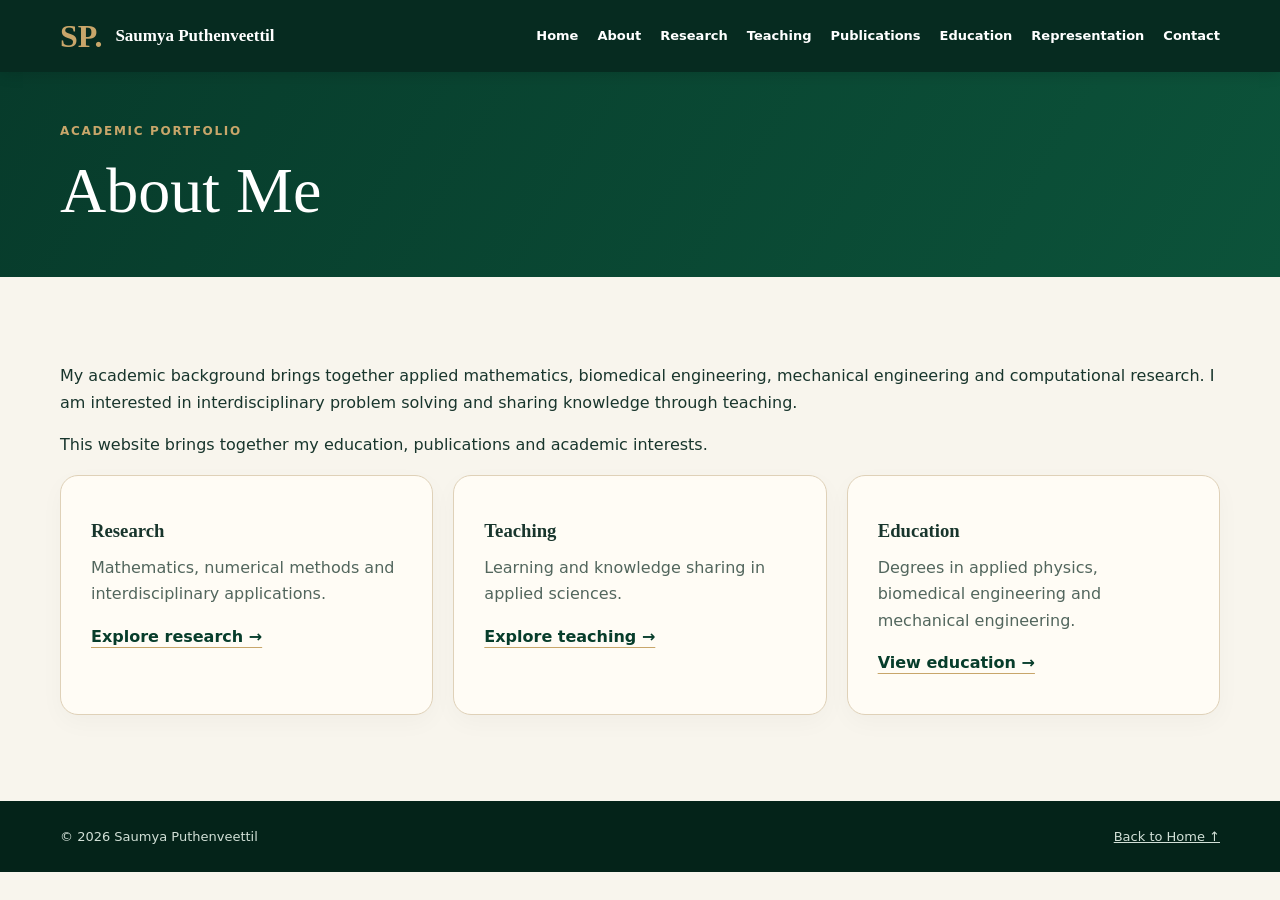
==== about.html @ 1bb444aa "Add About Me portfolio page" ====
<!doctype html><html lang="en"><head><meta charset="utf-8"><meta name="viewport" content="width=device-width,initial-scale=1"><meta name="description" content="About Saumya Puthenveettil — Saumya Puthenveettil academic portfolio"><title>About Saumya Puthenveettil | Saumya Puthenveettil</title><link rel="stylesheet" href="styles.css"></head><body><a class="skip" href="#main">Skip to content</a><header class="topbar"><div class="wrap nav"><a class="brand" href="index.html"><span class="monogram">SP.</span><span>Saumya Puthenveettil</span></a><button class="menu" aria-label="Toggle navigation" aria-expanded="false">☰</button><nav id="navigation" aria-label="Main navigation"><a href="index.html">Home</a><a href="about.html">About</a><a href="research.html">Research</a><a href="teaching.html">Teaching</a><a href="publications.html">Publications</a><a href="education.html">Education</a><a href="representation.html">Representation</a><a href="contact.html">Contact</a></nav></div></header><main id="main"><section class="research-banner"><div class="wrap"><div><p class="eyebrow">ACADEMIC PORTFOLIO</p><h1 style="font:clamp(2.5rem,5vw,4rem)/1.15 Georgia,serif;margin:0">About Me</h1></div></div></section><section class="section"><div class="wrap"><p>My academic background brings together applied mathematics, biomedical engineering, mechanical engineering and computational research. I am interested in interdisciplinary problem solving and sharing knowledge through teaching.</p><p>This website brings together my education, publications and academic interests.</p><div class="cards"><article class="card"><h3>Research</h3><p>Mathematics, numerical methods and interdisciplinary applications.</p><a class="text-link" href="research.html">Explore research →</a></article><article class="card"><h3>Teaching</h3><p>Learning and knowledge sharing in applied sciences.</p><a class="text-link" href="teaching.html">Explore teaching →</a></article><article class="card"><h3>Education</h3><p>Degrees in applied physics, biomedical engineering and mechanical engineering.</p><a class="text-link" href="education.html">View education →</a></article></div></div></section></main><footer><div class="wrap"><span>© <span id="year"></span> Saumya Puthenveettil</span><a href="index.html">Back to Home ↑</a></div></footer><script src="script.js"></script></body></html>
---- styles.css ----
:root{--green:#073d2b;--deep:#062b20;--gold:#c8a66a;--cream:#f8f5ed;--ink:#18352c;--muted:#52665d}*{box-sizing:border-box}html{scroll-behavior:smooth;scroll-padding-top:78px}body{margin:0;background:var(--cream);color:var(--ink);font:16px/1.65 system-ui,-apple-system,"Segoe UI",sans-serif}h1,h2,h3,.brand{font-family:Georgia,"Times New Roman",serif}h1,h2,h3,p{margin-top:0}h2{font-size:clamp(2rem,4vw,3.2rem);line-height:1.16}h3{line-height:1.35}a{color:inherit}.wrap{width:min(1160px,calc(100% - 40px));margin:auto}.skip{position:absolute;top:-80px;left:10px;background:white;padding:12px;z-index:99}.skip:focus{top:10px}.topbar{position:sticky;top:0;background:var(--deep);color:white;z-index:20;box-shadow:0 2px 14px #0002}.nav{min-height:72px;display:flex;align-items:center;justify-content:space-between;gap:24px}.brand{text-decoration:none;display:flex;align-items:center;gap:13px;font-size:17px;font-weight:bold;white-space:nowrap}.monogram{font-size:32px;color:var(--gold)}nav{display:flex;gap:19px;align-items:center}nav a{text-decoration:none;font-size:13px;font-weight:600;white-space:nowrap}nav a:hover,nav a:focus-visible{color:var(--gold)}.menu{display:none;background:none;border:1px solid #ffffff55;color:white;border-radius:6px;padding:7px 11px;font-size:23px}.hero{background:linear-gradient(115deg,#fffaf0 0%,#f9f3e7 58%,#e8d8b8 100%);overflow:hidden}.hero-grid{min-height:540px;display:grid;grid-template-columns:1.15fr 0.85fr;align-items:center;gap:30px}.hero-copy{padding:70px 0}.eyebrow{letter-spacing:.14em;font-size:12px;font-weight:750;color:var(--gold)}.eyebrow.green{color:#52745b}.hero h1{font-size:clamp(3.4rem,6vw,6.2rem);line-height:1.02;letter-spacing:-.045em;color:var(--deep);margin:14px 0 22px}.gold{color:var(--gold)}.rule{height:3px;width:90px;background:var(--gold);margin-bottom:24px}.lead{font-family:Georgia,serif;font-size:clamp(1.25rem,2vw,1.55rem);line-height:1.55;max-width:560px}.actions{display:flex;gap:14px;flex-wrap:wrap;margin-top:30px}.btn{display:inline-flex;align-items:center;justify-content:center;gap:12px;padding:13px 22px;border-radius:7px;font-weight:700;font-size:14px;text-decoration:none;transition:transform .2s,background .2s}.btn:hover{transform:translateY(-2px)}.primary{background:var(--green);color:white}.outline{border:1.5px solid var(--green);color:var(--green)}.hero-art{position:relative;min-height:420px;display:flex;flex-direction:column;justify-content:center;align-items:center;isolation:isolate}.halo{position:absolute;inset:4% -15% -8% 8%;background:radial-gradient(circle at 50% 45%,#c8a66a99,transparent 55%),linear-gradient(140deg,#0b4c36,#062b20);border-radius:48% 0 0 48%;z-index:-1;transform:rotate(-8deg)}.globe{font-size:105px;color:#e7c98c;line-height:1;margin-bottom:15px;text-shadow:0 7px 16px #0004}.book{width:min(320px,86%);height:48px;background:#123c2f;border-radius:5px 10px 10px 5px;color:#e6c991;border-left:9px solid #bc9d60;box-shadow:7px 8px 10px #0004;display:flex;align-items:center;justify-content:center;font-family:Georgia,serif;letter-spacing:.08em;font-size:13px;margin-top:5px}.b2{background:#5b422b;transform:translateX(10px)}.b3{background:#1a503c;transform:translateX(-7px)}.b4{background:#483927;transform:translateX(4px)}.leaf{position:absolute;color:#d8b66e;font-size:75px}.leaf1{top:30px;left:8%}.leaf2{bottom:10px;right:0}.highlights{background:#f0e8d9;border-block:1px solid #e5d7bc}.highlights-grid{display:grid;grid-template-columns:repeat(4,1fr);padding:26px 0}.highlights-grid>div{display:grid;grid-template-columns:38px 1fr;column-gap:12px;padding:0 20px;border-right:1px solid #d6c6a7}.highlights-grid>div:first-child{padding-left:0}.highlights-grid>div:last-child{border:0}.symbol{grid-row:span 2;color:var(--green);font-size:31px}.highlights strong{font-family:Georgia,serif;line-height:1.3}.highlights small{font-size:12px;color:var(--muted);line-height:1.4}.section{padding:86px 0}.about-grid{display:grid;grid-template-columns:340px 1fr;gap:70px;align-items:center}.portrait-placeholder{height:350px;background:linear-gradient(135deg,#d3ddca,#acc1a6);border-radius:30px;display:flex;flex-direction:column;align-items:center;justify-content:center;border:7px solid white;box-shadow:0 15px 40px #123b2720}.portrait-placeholder span{font:110px Georgia,serif;color:#275741}.portrait-placeholder small{color:#365846}.about p{max-width:720px}.text-link{color:var(--green);font-weight:700;text-decoration-color:var(--gold);text-underline-offset:5px}.research-banner{background:linear-gradient(120deg,#073b2b,#0c533a);color:white;padding:50px 0}.research-banner .wrap{display:flex;justify-content:space-between;align-items:center;gap:40px}.research-banner h2{margin-bottom:10px}.research-banner p:last-child{margin-bottom:0;max-width:660px}.gold-outline{color:#f4d99e;border:1px solid var(--gold);white-space:nowrap}.section-heading{margin-bottom:36px}.pub-list{display:grid;gap:12px}.pub-list article{display:grid;grid-template-columns:85px 1fr;gap:20px;background:#fffdf8;border:1px solid #e7decd;border-radius:12px;padding:23px 26px}.pub-list article>span{color:#937341;font-weight:800}.pub-list h3{font-size:18px;margin:0 0 8px}.pub-list p{color:var(--muted);font-size:14px;margin:0}.note{font-size:13px;color:#6e736b;margin-top:20px}.tinted{background:#f0eadf}.cards{display:grid;grid-template-columns:repeat(3,1fr);gap:20px}.card{background:#fffcf5;border:1px solid #dfd1b8;border-radius:18px;padding:30px;min-height:240px;box-shadow:0 8px 24px #00000008}.card-icon{font-size:34px;color:#b58b49}.card h3{margin:12px 0}.card p{color:var(--muted)}.card strong,.card small{display:block}.card small{margin-top:5px;color:var(--muted)}.two-col{display:grid;grid-template-columns:1.3fr .7fr;gap:60px;align-items:center}.feature-mark{font:190px Georgia,serif;text-align:center;color:#bba06d}.flag-accent{display:flex;flex-direction:column;overflow:hidden;border-radius:18px;box-shadow:0 10px 30px #0001;transform:rotate(-3deg)}.flag-accent i{height:58px;background:#ff9933}.flag-accent i:nth-child(2){background:white}.flag-accent i:nth-child(3){background:#138808}.contact{background:var(--deep);color:white;text-align:center;padding:80px 0}.contact h2{margin-bottom:14px}.contact p{margin-bottom:26px}.light{background:#f5e7c9;color:var(--deep)}footer{background:#042319;color:#d2e0d7;font-size:13px;padding:25px 0}footer .wrap{display:flex;justify-content:space-between;gap:20px}@media(max-width:1050px){nav{gap:10px}nav a{font-size:11px}.brand{font-size:14px}}@media(max-width:800px){.menu{display:block}nav{display:none;position:absolute;top:72px;left:0;right:0;background:var(--deep);padding:20px;flex-direction:column;align-items:stretch;gap:0;box-shadow:0 15px 25px #0002}nav.open{display:flex}nav a{padding:10px;font-size:15px}.hero-grid{grid-template-columns:1fr;gap:0}.hero-copy{padding:62px 0 20px}.hero-art{min-height:310px}.halo{inset:0 4% -15%}.globe{font-size:65px}.book{height:38px}.highlights-grid{grid-template-columns:repeat(2,1fr);gap:20px}.highlights-grid>div{padding:0;border:0}.about-grid{grid-template-columns:1fr;gap:30px}.portrait-placeholder{max-width:330px;width:100%;height:290px}.cards{grid-template-columns:1fr}.two-col{grid-template-columns:1fr;gap:20px}.feature-mark{font-size:110px}.flag-accent{max-width:320px}.research-banner .wrap{align-items:flex-start;flex-direction:column;gap:24px}.section{padding:60px 0}}@media(max-width:480px){.wrap{width:min(100% - 30px,1160px)}.brand{font-size:12px;gap:7px}.monogram{font-size:27px}.hero h1{font-size:clamp(2.75rem,12vw,4.2rem)}.hero-copy{padding-top:45px}.actions{flex-direction:column;align-items:stretch}.btn{width:100%}.highlights-grid{gap:24px 10px}.highlights-grid>div{grid-template-columns:28px 1fr;gap:5px}.symbol{font-size:24px}.highlights strong{font-size:14px}.highlights small{font-size:11px}.pub-list article{grid-template-columns:1fr;gap:5px;padding:18px}.section{padding:48px 0}footer .wrap{flex-direction:column;text-align:center}}@media(prefers-reduced-motion:reduce){html{scroll-behavior:auto}.btn{transition:none}}
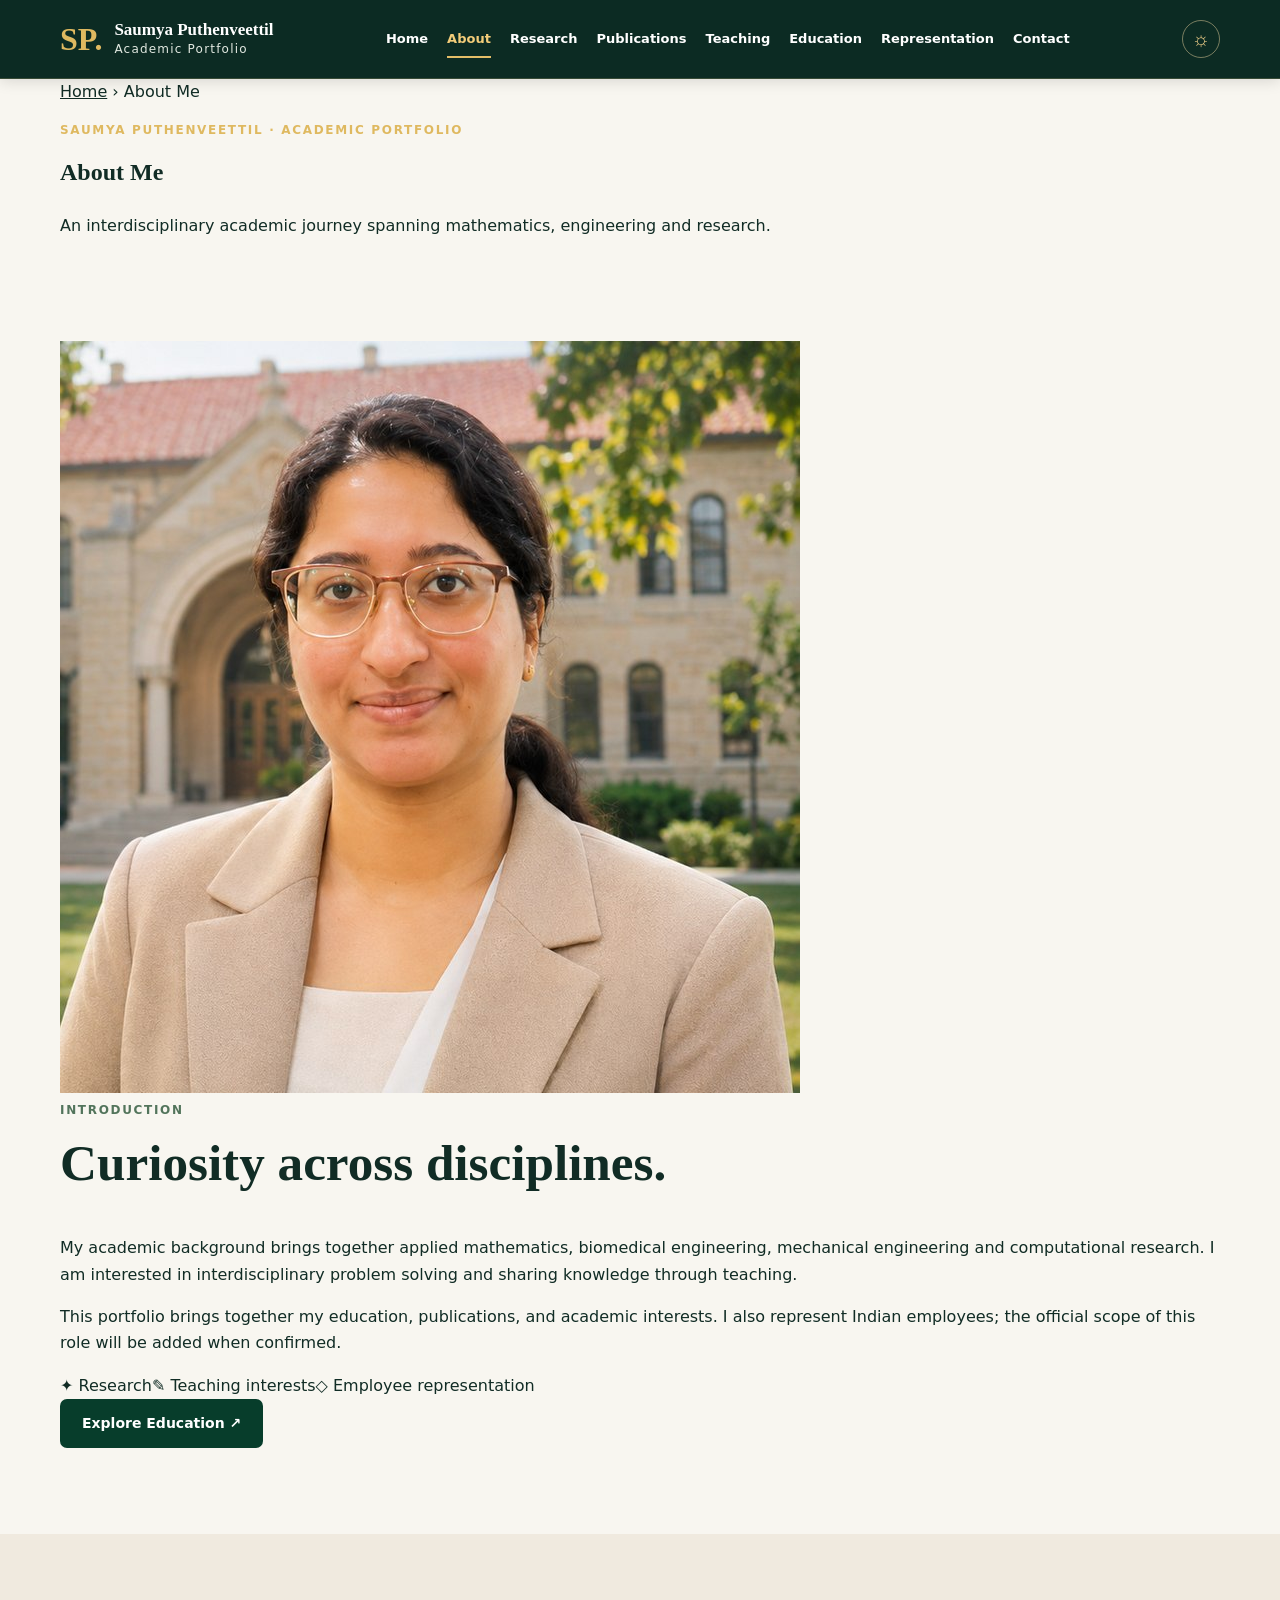
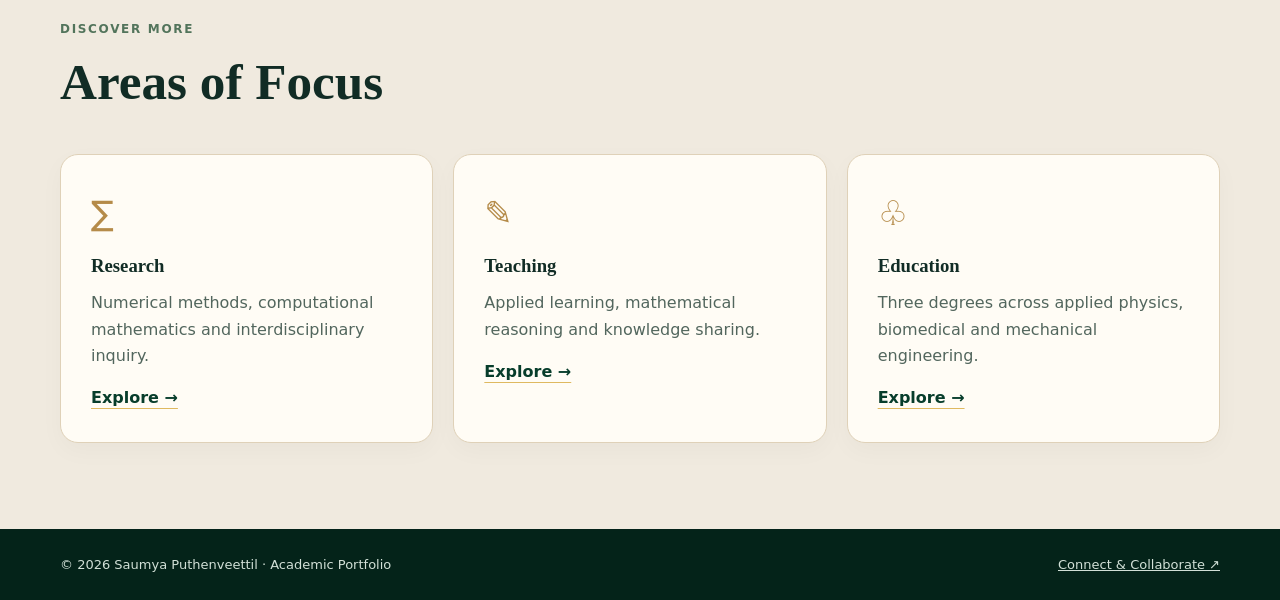
==== commit aae38ccd: "Apply unified premium design to about.html" ====
--- a/about.html
+++ b/about.html
@@ -1 +1 @@
-<!doctype html><html lang="en"><head><meta charset="utf-8"><meta name="viewport" content="width=device-width,initial-scale=1"><meta name="description" content="About Saumya Puthenveettil — Saumya Puthenveettil academic portfolio"><title>About Saumya Puthenveettil | Saumya Puthenveettil</title><link rel="stylesheet" href="styles.css"></head><body><a class="skip" href="#main">Skip to content</a><header class="topbar"><div class="wrap nav"><a class="brand" href="index.html"><span class="monogram">SP.</span><span>Saumya Puthenveettil</span></a><button class="menu" aria-label="Toggle navigation" aria-expanded="false">☰</button><nav id="navigation" aria-label="Main navigation"><a href="index.html">Home</a><a href="about.html">About</a><a href="research.html">Research</a><a href="teaching.html">Teaching</a><a href="publications.html">Publications</a><a href="education.html">Education</a><a href="representation.html">Representation</a><a href="contact.html">Contact</a></nav></div></header><main id="main"><section class="research-banner"><div class="wrap"><div><p class="eyebrow">ACADEMIC PORTFOLIO</p><h1 style="font:clamp(2.5rem,5vw,4rem)/1.15 Georgia,serif;margin:0">About Me</h1></div></div></section><section class="section"><div class="wrap"><p>My academic background brings together applied mathematics, biomedical engineering, mechanical engineering and computational research. I am interested in interdisciplinary problem solving and sharing knowledge through teaching.</p><p>This website brings together my education, publications and academic interests.</p><div class="cards"><article class="card"><h3>Research</h3><p>Mathematics, numerical methods and interdisciplinary applications.</p><a class="text-link" href="research.html">Explore research →</a></article><article class="card"><h3>Teaching</h3><p>Learning and knowledge sharing in applied sciences.</p><a class="text-link" href="teaching.html">Explore teaching →</a></article><article class="card"><h3>Education</h3><p>Degrees in applied physics, biomedical engineering and mechanical engineering.</p><a class="text-link" href="education.html">View education →</a></article></div></div></section></main><footer><div class="wrap"><span>© <span id="year"></span> Saumya Puthenveettil</span><a href="index.html">Back to Home ↑</a></div></footer><script src="script.js"></script></body></html>+<!doctype html><html lang="en"><head><meta charset="utf-8"><meta name="viewport" content="width=device-width,initial-scale=1"><meta name="description" content="An interdisciplinary academic journey spanning mathematics, engineering and research."><title>About Me | Saumya Puthenveettil</title><link rel="stylesheet" href="styles.css"></head><body><a class="skip" href="#main">Skip to content</a><header class="topbar"><div class="wrap nav"><a class="brand" href="index.html"><span class="monogram" aria-hidden="true">SP.</span><span class="brand-words">Saumya Puthenveettil<small>Academic Portfolio</small></span></a><nav id="navigation" aria-label="Main navigation"><a href="index.html">Home</a><a href="about.html">About</a><a href="research.html">Research</a><a href="publications.html">Publications</a><a href="teaching.html">Teaching</a><a href="education.html">Education</a><a href="representation.html">Representation</a><a href="contact.html">Contact</a></nav><button class="theme-toggle" type="button" aria-label="Toggle dark mode" aria-pressed="false" title="Toggle theme">☼</button><button class="menu" type="button" aria-controls="navigation" aria-label="Toggle navigation" aria-expanded="false">☰</button></div></header><main id="main"><section class="page-hero "><div class="wrap"><p class="breadcrumbs"><a href="index.html">Home</a> › About Me</p><p class="eyebrow">SAUMYA PUTHENVEETTIL · ACADEMIC PORTFOLIO</p><h1>About Me</h1><p>An interdisciplinary academic journey spanning mathematics, engineering and research.</p></div></section><section class="section"><div class="wrap about-page-grid"><div class="profile-frame"><img class="profile-photo" src="saumya-hero.jpg" alt="Saumya Puthenveettil, academic researcher" loading="lazy"></div><div><p class="eyebrow green">INTRODUCTION</p><h2>Curiosity across disciplines.</h2><p>My academic background brings together applied mathematics, biomedical engineering, mechanical engineering and computational research. I am interested in interdisciplinary problem solving and sharing knowledge through teaching.</p><p>This portfolio brings together my education, publications, and academic interests. I also represent Indian employees; the official scope of this role will be added when confirmed.</p><div class="about-badges"><span>✦ Research</span><span>✎ Teaching interests</span><span>◇ Employee representation</span></div><a class="btn primary" href="education.html">Explore Education ↗</a></div></div></section><section class="section tinted"><div class="wrap"><p class="eyebrow green">DISCOVER MORE</p><h2>Areas of Focus</h2><div class="cards"><article class="card premium-card"><span class="card-icon">∑</span><h3>Research</h3><p>Numerical methods, computational mathematics and interdisciplinary inquiry.</p><a class="text-link" href="research.html">Explore →</a></article><article class="card premium-card"><span class="card-icon">✎</span><h3>Teaching</h3><p>Applied learning, mathematical reasoning and knowledge sharing.</p><a class="text-link" href="teaching.html">Explore →</a></article><article class="card premium-card"><span class="card-icon">♧</span><h3>Education</h3><p>Three degrees across applied physics, biomedical and mechanical engineering.</p><a class="text-link" href="education.html">Explore →</a></article></div></div></section></main><footer><div class="wrap"><span>© <span id="year"></span> Saumya Puthenveettil · Academic Portfolio</span><a href="contact.html">Connect & Collaborate ↗</a></div></footer><script src="script.js" defer></script></body></html>
--- a/styles.css
+++ b/styles.css
@@ -1 +1,129 @@
-:root{--green:#073d2b;--deep:#062b20;--gold:#c8a66a;--cream:#f8f5ed;--ink:#18352c;--muted:#52665d}*{box-sizing:border-box}html{scroll-behavior:smooth;scroll-padding-top:78px}body{margin:0;background:var(--cream);color:var(--ink);font:16px/1.65 system-ui,-apple-system,"Segoe UI",sans-serif}h1,h2,h3,.brand{font-family:Georgia,"Times New Roman",serif}h1,h2,h3,p{margin-top:0}h2{font-size:clamp(2rem,4vw,3.2rem);line-height:1.16}h3{line-height:1.35}a{color:inherit}.wrap{width:min(1160px,calc(100% - 40px));margin:auto}.skip{position:absolute;top:-80px;left:10px;background:white;padding:12px;z-index:99}.skip:focus{top:10px}.topbar{position:sticky;top:0;background:var(--deep);color:white;z-index:20;box-shadow:0 2px 14px #0002}.nav{min-height:72px;display:flex;align-items:center;justify-content:space-between;gap:24px}.brand{text-decoration:none;display:flex;align-items:center;gap:13px;font-size:17px;font-weight:bold;white-space:nowrap}.monogram{font-size:32px;color:var(--gold)}nav{display:flex;gap:19px;align-items:center}nav a{text-decoration:none;font-size:13px;font-weight:600;white-space:nowrap}nav a:hover,nav a:focus-visible{color:var(--gold)}.menu{display:none;background:none;border:1px solid #ffffff55;color:white;border-radius:6px;padding:7px 11px;font-size:23px}.hero{background:linear-gradient(115deg,#fffaf0 0%,#f9f3e7 58%,#e8d8b8 100%);overflow:hidden}.hero-grid{min-height:540px;display:grid;grid-template-columns:1.15fr 0.85fr;align-items:center;gap:30px}.hero-copy{padding:70px 0}.eyebrow{letter-spacing:.14em;font-size:12px;font-weight:750;color:var(--gold)}.eyebrow.green{color:#52745b}.hero h1{font-size:clamp(3.4rem,6vw,6.2rem);line-height:1.02;letter-spacing:-.045em;color:var(--deep);margin:14px 0 22px}.gold{color:var(--gold)}.rule{height:3px;width:90px;background:var(--gold);margin-bottom:24px}.lead{font-family:Georgia,serif;font-size:clamp(1.25rem,2vw,1.55rem);line-height:1.55;max-width:560px}.actions{display:flex;gap:14px;flex-wrap:wrap;margin-top:30px}.btn{display:inline-flex;align-items:center;justify-content:center;gap:12px;padding:13px 22px;border-radius:7px;font-weight:700;font-size:14px;text-decoration:none;transition:transform .2s,background .2s}.btn:hover{transform:translateY(-2px)}.primary{background:var(--green);color:white}.outline{border:1.5px solid var(--green);color:var(--green)}.hero-art{position:relative;min-height:420px;display:flex;flex-direction:column;justify-content:center;align-items:center;isolation:isolate}.halo{position:absolute;inset:4% -15% -8% 8%;background:radial-gradient(circle at 50% 45%,#c8a66a99,transparent 55%),linear-gradient(140deg,#0b4c36,#062b20);border-radius:48% 0 0 48%;z-index:-1;transform:rotate(-8deg)}.globe{font-size:105px;color:#e7c98c;line-height:1;margin-bottom:15px;text-shadow:0 7px 16px #0004}.book{width:min(320px,86%);height:48px;background:#123c2f;border-radius:5px 10px 10px 5px;color:#e6c991;border-left:9px solid #bc9d60;box-shadow:7px 8px 10px #0004;display:flex;align-items:center;justify-content:center;font-family:Georgia,serif;letter-spacing:.08em;font-size:13px;margin-top:5px}.b2{background:#5b422b;transform:translateX(10px)}.b3{background:#1a503c;transform:translateX(-7px)}.b4{background:#483927;transform:translateX(4px)}.leaf{position:absolute;color:#d8b66e;font-size:75px}.leaf1{top:30px;left:8%}.leaf2{bottom:10px;right:0}.highlights{background:#f0e8d9;border-block:1px solid #e5d7bc}.highlights-grid{display:grid;grid-template-columns:repeat(4,1fr);padding:26px 0}.highlights-grid>div{display:grid;grid-template-columns:38px 1fr;column-gap:12px;padding:0 20px;border-right:1px solid #d6c6a7}.highlights-grid>div:first-child{padding-left:0}.highlights-grid>div:last-child{border:0}.symbol{grid-row:span 2;color:var(--green);font-size:31px}.highlights strong{font-family:Georgia,serif;line-height:1.3}.highlights small{font-size:12px;color:var(--muted);line-height:1.4}.section{padding:86px 0}.about-grid{display:grid;grid-template-columns:340px 1fr;gap:70px;align-items:center}.portrait-placeholder{height:350px;background:linear-gradient(135deg,#d3ddca,#acc1a6);border-radius:30px;display:flex;flex-direction:column;align-items:center;justify-content:center;border:7px solid white;box-shadow:0 15px 40px #123b2720}.portrait-placeholder span{font:110px Georgia,serif;color:#275741}.portrait-placeholder small{color:#365846}.about p{max-width:720px}.text-link{color:var(--green);font-weight:700;text-decoration-color:var(--gold);text-underline-offset:5px}.research-banner{background:linear-gradient(120deg,#073b2b,#0c533a);color:white;padding:50px 0}.research-banner .wrap{display:flex;justify-content:space-between;align-items:center;gap:40px}.research-banner h2{margin-bottom:10px}.research-banner p:last-child{margin-bottom:0;max-width:660px}.gold-outline{color:#f4d99e;border:1px solid var(--gold);white-space:nowrap}.section-heading{margin-bottom:36px}.pub-list{display:grid;gap:12px}.pub-list article{display:grid;grid-template-columns:85px 1fr;gap:20px;background:#fffdf8;border:1px solid #e7decd;border-radius:12px;padding:23px 26px}.pub-list article>span{color:#937341;font-weight:800}.pub-list h3{font-size:18px;margin:0 0 8px}.pub-list p{color:var(--muted);font-size:14px;margin:0}.note{font-size:13px;color:#6e736b;margin-top:20px}.tinted{background:#f0eadf}.cards{display:grid;grid-template-columns:repeat(3,1fr);gap:20px}.card{background:#fffcf5;border:1px solid #dfd1b8;border-radius:18px;padding:30px;min-height:240px;box-shadow:0 8px 24px #00000008}.card-icon{font-size:34px;color:#b58b49}.card h3{margin:12px 0}.card p{color:var(--muted)}.card strong,.card small{display:block}.card small{margin-top:5px;color:var(--muted)}.two-col{display:grid;grid-template-columns:1.3fr .7fr;gap:60px;align-items:center}.feature-mark{font:190px Georgia,serif;text-align:center;color:#bba06d}.flag-accent{display:flex;flex-direction:column;overflow:hidden;border-radius:18px;box-shadow:0 10px 30px #0001;transform:rotate(-3deg)}.flag-accent i{height:58px;background:#ff9933}.flag-accent i:nth-child(2){background:white}.flag-accent i:nth-child(3){background:#138808}.contact{background:var(--deep);color:white;text-align:center;padding:80px 0}.contact h2{margin-bottom:14px}.contact p{margin-bottom:26px}.light{background:#f5e7c9;color:var(--deep)}footer{background:#042319;color:#d2e0d7;font-size:13px;padding:25px 0}footer .wrap{display:flex;justify-content:space-between;gap:20px}@media(max-width:1050px){nav{gap:10px}nav a{font-size:11px}.brand{font-size:14px}}@media(max-width:800px){.menu{display:block}nav{display:none;position:absolute;top:72px;left:0;right:0;background:var(--deep);padding:20px;flex-direction:column;align-items:stretch;gap:0;box-shadow:0 15px 25px #0002}nav.open{display:flex}nav a{padding:10px;font-size:15px}.hero-grid{grid-template-columns:1fr;gap:0}.hero-copy{padding:62px 0 20px}.hero-art{min-height:310px}.halo{inset:0 4% -15%}.globe{font-size:65px}.book{height:38px}.highlights-grid{grid-template-columns:repeat(2,1fr);gap:20px}.highlights-grid>div{padding:0;border:0}.about-grid{grid-template-columns:1fr;gap:30px}.portrait-placeholder{max-width:330px;width:100%;height:290px}.cards{grid-template-columns:1fr}.two-col{grid-template-columns:1fr;gap:20px}.feature-mark{font-size:110px}.flag-accent{max-width:320px}.research-banner .wrap{align-items:flex-start;flex-direction:column;gap:24px}.section{padding:60px 0}}@media(max-width:480px){.wrap{width:min(100% - 30px,1160px)}.brand{font-size:12px;gap:7px}.monogram{font-size:27px}.hero h1{font-size:clamp(2.75rem,12vw,4.2rem)}.hero-copy{padding-top:45px}.actions{flex-direction:column;align-items:stretch}.btn{width:100%}.highlights-grid{gap:24px 10px}.highlights-grid>div{grid-template-columns:28px 1fr;gap:5px}.symbol{font-size:24px}.highlights strong{font-size:14px}.highlights small{font-size:11px}.pub-list article{grid-template-columns:1fr;gap:5px;padding:18px}.section{padding:48px 0}footer .wrap{flex-direction:column;text-align:center}}@media(prefers-reduced-motion:reduce){html{scroll-behavior:auto}.btn{transition:none}}+:root{--green:#073d2b;--deep:#062b20;--gold:#c8a66a;--cream:#f8f5ed;--ink:#18352c;--muted:#52665d}*{box-sizing:border-box}html{scroll-behavior:smooth;scroll-padding-top:78px}body{margin:0;background:var(--cream);color:var(--ink);font:16px/1.65 system-ui,-apple-system,"Segoe UI",sans-serif}h1,h2,h3,.brand{font-family:Georgia,"Times New Roman",serif}h1,h2,h3,p{margin-top:0}h2{font-size:clamp(2rem,4vw,3.2rem);line-height:1.16}h3{line-height:1.35}a{color:inherit}.wrap{width:min(1160px,calc(100% - 40px));margin:auto}.skip{position:absolute;top:-80px;left:10px;background:white;padding:12px;z-index:99}.skip:focus{top:10px}.topbar{position:sticky;top:0;background:var(--deep);color:white;z-index:20;box-shadow:0 2px 14px #0002}.nav{min-height:72px;display:flex;align-items:center;justify-content:space-between;gap:24px}.brand{text-decoration:none;display:flex;align-items:center;gap:13px;font-size:17px;font-weight:bold;white-space:nowrap}.monogram{font-size:32px;color:var(--gold)}nav{display:flex;gap:19px;align-items:center}nav a{text-decoration:none;font-size:13px;font-weight:600;white-space:nowrap}nav a:hover,nav a:focus-visible{color:var(--gold)}.menu{display:none;background:none;border:1px solid #ffffff55;color:white;border-radius:6px;padding:7px 11px;font-size:23px}.hero{background:linear-gradient(115deg,#fffaf0 0%,#f9f3e7 58%,#e8d8b8 100%);overflow:hidden}.hero-grid{min-height:540px;display:grid;grid-template-columns:1.15fr 0.85fr;align-items:center;gap:30px}.hero-copy{padding:70px 0}.eyebrow{letter-spacing:.14em;font-size:12px;font-weight:750;color:var(--gold)}.eyebrow.green{color:#52745b}.hero h1{font-size:clamp(3.4rem,6vw,6.2rem);line-height:1.02;letter-spacing:-.045em;color:var(--deep);margin:14px 0 22px}.gold{color:var(--gold)}.rule{height:3px;width:90px;background:var(--gold);margin-bottom:24px}.lead{font-family:Georgia,serif;font-size:clamp(1.25rem,2vw,1.55rem);line-height:1.55;max-width:560px}.actions{display:flex;gap:14px;flex-wrap:wrap;margin-top:30px}.btn{display:inline-flex;align-items:center;justify-content:center;gap:12px;padding:13px 22px;border-radius:7px;font-weight:700;font-size:14px;text-decoration:none;transition:transform .2s,background .2s}.btn:hover{transform:translateY(-2px)}.primary{background:var(--green);color:white}.outline{border:1.5px solid var(--green);color:var(--green)}.hero-art{position:relative;min-height:420px;display:flex;flex-direction:column;justify-content:center;align-items:center;isolation:isolate}.halo{position:absolute;inset:4% -15% -8% 8%;background:radial-gradient(circle at 50% 45%,#c8a66a99,transparent 55%),linear-gradient(140deg,#0b4c36,#062b20);border-radius:48% 0 0 48%;z-index:-1;transform:rotate(-8deg)}.globe{font-size:105px;color:#e7c98c;line-height:1;margin-bottom:15px;text-shadow:0 7px 16px #0004}.book{width:min(320px,86%);height:48px;background:#123c2f;border-radius:5px 10px 10px 5px;color:#e6c991;border-left:9px solid #bc9d60;box-shadow:7px 8px 10px #0004;display:flex;align-items:center;justify-content:center;font-family:Georgia,serif;letter-spacing:.08em;font-size:13px;margin-top:5px}.b2{background:#5b422b;transform:translateX(10px)}.b3{background:#1a503c;transform:translateX(-7px)}.b4{background:#483927;transform:translateX(4px)}.leaf{position:absolute;color:#d8b66e;font-size:75px}.leaf1{top:30px;left:8%}.leaf2{bottom:10px;right:0}.highlights{background:#f0e8d9;border-block:1px solid #e5d7bc}.highlights-grid{display:grid;grid-template-columns:repeat(4,1fr);padding:26px 0}.highlights-grid>div{display:grid;grid-template-columns:38px 1fr;column-gap:12px;padding:0 20px;border-right:1px solid #d6c6a7}.highlights-grid>div:first-child{padding-left:0}.highlights-grid>div:last-child{border:0}.symbol{grid-row:span 2;color:var(--green);font-size:31px}.highlights strong{font-family:Georgia,serif;line-height:1.3}.highlights small{font-size:12px;color:var(--muted);line-height:1.4}.section{padding:86px 0}.about-grid{display:grid;grid-template-columns:340px 1fr;gap:70px;align-items:center}.portrait-placeholder{height:350px;background:linear-gradient(135deg,#d3ddca,#acc1a6);border-radius:30px;display:flex;flex-direction:column;align-items:center;justify-content:center;border:7px solid white;box-shadow:0 15px 40px #123b2720}.portrait-placeholder span{font:110px Georgia,serif;color:#275741}.portrait-placeholder small{color:#365846}.about p{max-width:720px}.text-link{color:var(--green);font-weight:700;text-decoration-color:var(--gold);text-underline-offset:5px}.research-banner{background:linear-gradient(120deg,#073b2b,#0c533a);color:white;padding:50px 0}.research-banner .wrap{display:flex;justify-content:space-between;align-items:center;gap:40px}.research-banner h2{margin-bottom:10px}.research-banner p:last-child{margin-bottom:0;max-width:660px}.gold-outline{color:#f4d99e;border:1px solid var(--gold);white-space:nowrap}.section-heading{margin-bottom:36px}.pub-list{display:grid;gap:12px}.pub-list article{display:grid;grid-template-columns:85px 1fr;gap:20px;background:#fffdf8;border:1px solid #e7decd;border-radius:12px;padding:23px 26px}.pub-list article>span{color:#937341;font-weight:800}.pub-list h3{font-size:18px;margin:0 0 8px}.pub-list p{color:var(--muted);font-size:14px;margin:0}.note{font-size:13px;color:#6e736b;margin-top:20px}.tinted{background:#f0eadf}.cards{display:grid;grid-template-columns:repeat(3,1fr);gap:20px}.card{background:#fffcf5;border:1px solid #dfd1b8;border-radius:18px;padding:30px;min-height:240px;box-shadow:0 8px 24px #00000008}.card-icon{font-size:34px;color:#b58b49}.card h3{margin:12px 0}.card p{color:var(--muted)}.card strong,.card small{display:block}.card small{margin-top:5px;color:var(--muted)}.two-col{display:grid;grid-template-columns:1.3fr .7fr;gap:60px;align-items:center}.feature-mark{font:190px Georgia,serif;text-align:center;color:#bba06d}.flag-accent{display:flex;flex-direction:column;overflow:hidden;border-radius:18px;box-shadow:0 10px 30px #0001;transform:rotate(-3deg)}.flag-accent i{height:58px;background:#ff9933}.flag-accent i:nth-child(2){background:white}.flag-accent i:nth-child(3){background:#138808}.contact{background:var(--deep);color:white;text-align:center;padding:80px 0}.contact h2{margin-bottom:14px}.contact p{margin-bottom:26px}.light{background:#f5e7c9;color:var(--deep)}footer{background:#042319;color:#d2e0d7;font-size:13px;padding:25px 0}footer .wrap{display:flex;justify-content:space-between;gap:20px}@media(max-width:1050px){nav{gap:10px}nav a{font-size:11px}.brand{font-size:14px}}@media(max-width:800px){.menu{display:block}nav{display:none;position:absolute;top:72px;left:0;right:0;background:var(--deep);padding:20px;flex-direction:column;align-items:stretch;gap:0;box-shadow:0 15px 25px #0002}nav.open{display:flex}nav a{padding:10px;font-size:15px}.hero-grid{grid-template-columns:1fr;gap:0}.hero-copy{padding:62px 0 20px}.hero-art{min-height:310px}.halo{inset:0 4% -15%}.globe{font-size:65px}.book{height:38px}.highlights-grid{grid-template-columns:repeat(2,1fr);gap:20px}.highlights-grid>div{padding:0;border:0}.about-grid{grid-template-columns:1fr;gap:30px}.portrait-placeholder{max-width:330px;width:100%;height:290px}.cards{grid-template-columns:1fr}.two-col{grid-template-columns:1fr;gap:20px}.feature-mark{font-size:110px}.flag-accent{max-width:320px}.research-banner .wrap{align-items:flex-start;flex-direction:column;gap:24px}.section{padding:60px 0}}@media(max-width:480px){.wrap{width:min(100% - 30px,1160px)}.brand{font-size:12px;gap:7px}.monogram{font-size:27px}.hero h1{font-size:clamp(2.75rem,12vw,4.2rem)}.hero-copy{padding-top:45px}.actions{flex-direction:column;align-items:stretch}.btn{width:100%}.highlights-grid{gap:24px 10px}.highlights-grid>div{grid-template-columns:28px 1fr;gap:5px}.symbol{font-size:24px}.highlights strong{font-size:14px}.highlights small{font-size:11px}.pub-list article{grid-template-columns:1fr;gap:5px;padding:18px}.section{padding:48px 0}footer .wrap{flex-direction:column;text-align:center}}@media(prefers-reduced-motion:reduce){html{scroll-behavior:auto}.btn{transition:none}}
+/* Photographic homepage: add saumya-hero.jpg at repository root to display approved image */
+.hero-photo{min-height:510px;align-self:stretch;background:linear-gradient(120deg,#0b3e2d55,#0b3e2d11),url("saumya-hero.jpg") center 25%/cover no-repeat,linear-gradient(135deg,#527d63,#d8c49c);border-radius:44% 0 0 0;box-shadow:inset 8px 0 0 var(--gold)}
+@media(max-width:800px){.hero-photo{min-height:430px;max-width:550px;width:100%;justify-self:center;border-radius:24px 24px 0 0;box-shadow:inset 0 6px 0 var(--gold);background-position:center 25%}}
+@media(max-width:480px){.hero-photo{min-height:350px}}
+
+/* Shared portrait and improved phone navigation */
+.about-photo{width:100%;height:360px;border-radius:24px;background:linear-gradient(#173f2d22,#173f2d22),url("saumya-hero.jpg") center 18%/cover no-repeat;box-shadow:0 16px 38px #14392b24;border:6px solid #fff}
+@media(max-width:800px){.about-photo{max-width:340px;height:340px}}
+@media(max-width:480px){.about-photo{height:310px}.nav{min-height:66px}.menu{min-width:44px;min-height:44px}nav{top:66px;max-height:calc(100dvh - 66px);overflow-y:auto}nav a{font-size:16px;padding:12px 14px}}
+
+
+/* Clean continuous photographic hero. Portrait remains undimmed. */
+.topbar{background:#062f23}
+.brand{gap:12px}.book-mark{font:38px/1 Georgia,serif;color:#d9b76c}.brand-words{display:flex;flex-direction:column;font-size:19px;line-height:1.2}.brand-words small{font:12px/1.4 system-ui,sans-serif;letter-spacing:.1em;color:#e2e9e1;font-weight:400}
+.hero.hero-cinematic{position:relative;isolation:isolate;background:#073b2c;color:#fff;overflow:hidden}
+.hero-cinematic::before{content:"";position:absolute;inset:0 0 0 35%;z-index:-2;background:url("saumya-hero.jpg") center 25%/cover no-repeat}
+.hero-cinematic::after{content:"";position:absolute;inset:0;z-index:-1;background:linear-gradient(90deg,#073b2c 0%,#073b2c 30%,rgba(7,59,44,.96) 39%,rgba(7,59,44,.68) 51%,rgba(7,59,44,.12) 66%,transparent 80%);pointer-events:none}
+.hero-cinematic .hero-grid{display:block;min-height:630px;width:min(1160px,calc(100% - 40px));max-width:1160px}
+.hero-cinematic .hero-copy{position:relative;width:min(52%,600px);padding:92px 0 90px;background:transparent}
+.hero-cinematic .hero-copy::before,.hero-cinematic .hero-copy::after{display:none}
+.hero-cinematic .eyebrow{color:#e6c783;letter-spacing:.17em}
+.hero-cinematic h1{color:white;font-size:clamp(3.1rem,5.3vw,5.6rem);line-height:1.07;overflow-wrap:break-word;margin:16px 0 20px}
+.hero-cinematic h1 .gold{color:#e6c783}
+.hero-cinematic .rule{background:#d5ad5b}
+.hero-cinematic .hero-role{font-size:clamp(1.05rem,1.8vw,1.55rem);color:#f4f4e9;margin:0 0 18px}
+.hero-cinematic .lead{font-family:system-ui,sans-serif;font-size:clamp(1rem,1.4vw,1.18rem);line-height:1.7;color:#f3f6ef;max-width:520px}
+.hero-cinematic .actions{margin-top:28px}
+.hero-cinematic .btn{min-width:155px;border-radius:9px}
+.hero-cinematic .outline{border:1.5px solid #edcf89;color:white;background:rgba(3,40,28,.35)}
+.hero-cinematic .cv-pending{background:linear-gradient(130deg,#f3d992,#d7a83f);color:#173e2c;cursor:default;display:inline-flex;flex-direction:column;gap:0;line-height:1.2}
+.hero-cinematic .cv-pending small{font-size:10px}
+@media(max-width:1000px){.brand-words{font-size:15px}.brand-words small{font-size:10px}.hero-cinematic .hero-copy{width:50%}.hero-cinematic h1{font-size:clamp(2.7rem,5vw,4.5rem)}}
+@media(max-width:800px){
+.hero-cinematic::before{inset:0;background:url("saumya-hero.jpg") center bottom/auto 53% no-repeat}
+.hero-cinematic::after{background:linear-gradient(180deg,#073b2c 0%,#073b2c 38%,rgba(7,59,44,.94) 49%,rgba(7,59,44,.3) 66%,transparent 81%)}
+.hero-cinematic .hero-grid{min-height:770px;width:calc(100% - 40px)}
+.hero-cinematic .hero-copy{width:100%;padding:40px 0 360px}
+.hero-cinematic h1{font-size:clamp(2.8rem,8vw,4.3rem)}
+.hero-cinematic .lead{max-width:550px}
+.book-mark{font-size:30px}
+}
+@media(max-width:480px){
+.brand-words{font-size:13px}.brand-words small{font-size:10px}
+.hero-cinematic::before{background-size:auto 49%;background-position:center bottom}
+.hero-cinematic::after{background:linear-gradient(180deg,#073b2c 0%,#073b2c 41%,rgba(7,59,44,.96) 51%,rgba(7,59,44,.22) 69%,transparent 84%)}
+.hero-cinematic .hero-grid{min-height:690px}
+.hero-cinematic .hero-copy{padding:28px 0 325px}
+.hero-cinematic h1{font-size:clamp(2.4rem,9vw,3.25rem);margin:10px 0 16px}
+.hero-cinematic .hero-role{font-size:15px;margin-bottom:12px}
+.hero-cinematic .lead{font-size:14px;line-height:1.55}
+.hero-cinematic .actions{flex-direction:row;gap:9px;margin-top:18px}
+.hero-cinematic .btn{font-size:12px;min-width:0;flex:1;padding:11px 8px}
+}
+
+/* Advanced academic portfolio 2026 — cohesive progressive enhancements */
+:root{--gold:#dfb960;--cream:#f8f6f0;--ink:#112c25}
+body{background:var(--cream)}
+.topbar{background:rgba(3,35,27,.96);backdrop-filter:blur(16px);border-bottom:1px solid #f4d58a30}
+.nav{min-height:78px}.brand-words{font-size:17px}.book-mark{font-size:37px}
+nav a{position:relative;padding:8px 0}nav a[aria-current="page"]{color:#f3cc79}nav a[aria-current="page"]:after{content:"";position:absolute;bottom:0;left:0;right:0;height:2px;background:#e4bd67}
+.theme-toggle{background:transparent;border:1px solid #d7c59488;color:#f6d38b;border-radius:50%;width:38px;height:38px;cursor:pointer;font-size:20px;flex-shrink:0}
+.hero.hero-cinematic{background:#052e24}
+.hero-cinematic::before{inset:0 0 0 36%;background-position:center 22%}
+.hero-cinematic::after{background:linear-gradient(90deg,#042f24 0%,#043529 27%,rgba(4,48,36,.95) 36%,rgba(4,48,36,.68) 47%,rgba(4,48,36,.12) 62%,transparent 77%)}
+.hero-cinematic .hero-grid{min-height:610px}
+.hero-cinematic .hero-copy{width:min(53%,620px);padding:85px 0}
+.hero-kicker{display:inline-block;color:#f6dfaa;border:1px solid #e3c57899;border-radius:30px;background:#c3a76520;padding:8px 16px;font-size:12px;letter-spacing:.04em}
+.hero-cinematic h1{font-size:clamp(3.2rem,5.5vw,5.8rem);letter-spacing:-.035em}
+.hero-cinematic .hero-role{font-size:clamp(1.02rem,1.7vw,1.4rem)}
+.hero-cinematic .lead{font-size:clamp(.97rem,1.3vw,1.12rem)}
+.hero-primary{background:linear-gradient(125deg,#ffe4a0,#d7a544);color:#15372c}
+.hero-cinematic .outline{border:1px solid #e6c989;color:white}
+.highlights{position:relative;z-index:3;background:transparent;border:0;margin-top:-30px}
+.highlights-grid{background:#f4efe3;border:1px solid #fff;border-radius:20px;box-shadow:0 18px 38px #0a291b1c;padding:24px 12px}
+.highlights-grid>div{padding:0 20px;grid-template-columns:40px 1fr;align-items:center}
+.highlights-grid strong{font-size:22px}.highlights-grid small{font-size:12px}
+.about-grid{grid-template-columns:minmax(260px,380px) 1fr;gap:72px}
+.about-photo{height:420px;border-radius:22px;background-position:center 20%;transition:transform .4s}
+.about-photo:hover{transform:translateY(-5px)}
+.research-banner{background:radial-gradient(ellipse at 90% 0%,#1a624c,#06382c 60%);padding:70px 0}
+.research-banner h2{max-width:690px}
+.featured-work{background:#f8f6f0}
+.work-tabs{display:flex;gap:8px;margin:-6px 0 26px;flex-wrap:wrap}
+.work-tab{border:1px solid #d6cfc0;background:#fffdf8;color:#183e30;border-radius:999px;padding:11px 24px;font-weight:700;cursor:pointer}
+.work-tab.active,.work-tab[aria-selected="true"]{background:#073d2b;color:#fff;border-color:#073d2b}
+.work-panel[hidden]{display:none}
+.work-grid{display:grid;grid-template-columns:repeat(3,minmax(0,1fr));gap:22px}
+.work-card{display:block;text-decoration:none;background:#fff;border:1px solid #e4ddcf;border-radius:18px;overflow:hidden;box-shadow:0 8px 24px #163b2910;transition:transform .25s,box-shadow .25s;padding-bottom:22px}
+.work-card:hover{transform:translateY(-6px);box-shadow:0 18px 34px #163b2925}
+.work-art{height:170px;display:grid;place-items:center;font:130px/1 Georgia,serif;color:#b5dddf;overflow:hidden}
+.art-math{background:radial-gradient(circle at 65% 30%,#0b7a9b,#072944 70%)}
+.art-bio{background:radial-gradient(circle at 50% 40%,#cf7e88,#263753 75%);color:#ffd6d8}
+.art-fluid{background:radial-gradient(circle at 70% 20%,#d59a36,#08576a 65%,#062c40);color:#f1d7a2}
+.work-card>span,.work-card h3,.work-card p,.work-card b{display:block;margin-left:22px;margin-right:22px}
+.work-card>span{font-size:10px;letter-spacing:.13em;color:#8a6d32;font-weight:800;margin-top:20px}
+.work-card h3{font-size:21px;margin-top:8px;margin-bottom:10px}
+.work-card p{font-size:14px;color:#52665d;min-height:68px}
+.work-card b{font-size:13px;color:#07513a}
+.work-info{background:#fff;padding:34px;border:1px solid #e4ddcf;border-radius:16px;max-width:720px}
+.publication-tools{margin:10px 0 22px;display:flex;gap:12px;align-items:center;flex-wrap:wrap}
+.publication-tools label{font-weight:700}.publication-tools input{border:1px solid #c9c1b3;border-radius:10px;padding:13px 16px;font:inherit;min-width:min(100%,350px);background:white;color:#123629}
+[data-reveal]{opacity:0;transform:translateY(22px);transition:opacity .65s ease,transform .65s ease}
+[data-reveal].visible{opacity:1;transform:none}
+body.night{--cream:#10251f;--ink:#e8ede5;--muted:#b7c6ba;background:#10251f;color:#e8ede5}
+body.night .section:not(.tinted),body.night .featured-work{background:#10251f}
+body.night .tinted{background:#17352b}
+body.night .card,body.night .work-card,body.night .work-info,body.night .pub-list article{background:#1b3a2f;color:#f5f2e9;border-color:#345347}
+body.night .work-card p,body.night .pub-list p{color:#c4d0c6}
+body.night .highlights-grid{background:#234335;color:#f3e9d5}
+body.night .text-link{color:#e8c478}
+@media(max-width:1050px){.nav{gap:13px}nav{gap:10px}nav a{font-size:11px}}
+@media(max-width:900px){.menu{display:block}nav{display:none;position:absolute;top:78px;left:0;right:0;background:#052c21;padding:16px 24px;flex-direction:column;align-items:stretch;box-shadow:0 15px 25px #0003;max-height:calc(100dvh - 78px);overflow:auto}nav.open{display:flex}nav a{font-size:16px;padding:11px}.hero-cinematic .hero-copy{width:55%}.work-grid{grid-template-columns:repeat(2,1fr)}}
+@media(max-width:800px){.hero-cinematic::before{inset:0;background:url("saumya-hero.jpg") center bottom/auto 54% no-repeat}.hero-cinematic::after{background:linear-gradient(180deg,#052f24 0%,#052f24 37%,rgba(5,47,36,.96) 48%,rgba(5,47,36,.25) 70%,transparent 83%)}.hero-cinematic .hero-grid{min-height:760px}.hero-cinematic .hero-copy{width:100%;padding:40px 0 360px}.highlights{margin-top:0}.highlights-grid{border-radius:0}.about-grid{grid-template-columns:1fr;gap:30px}.about-photo{height:350px}.work-grid{grid-template-columns:1fr 1fr}}
+@media(max-width:520px){.nav{min-height:68px}.brand-words{font-size:12px}.brand-words small{font-size:9px}.book-mark{font-size:29px}.theme-toggle{width:34px;height:34px;font-size:17px}.menu{min-width:42px;min-height:42px}nav{top:68px;max-height:calc(100dvh - 68px)}.hero-cinematic .hero-grid{min-height:740px}.hero-cinematic .hero-copy{padding:30px 0 350px}.hero-cinematic h1{font-size:clamp(2.35rem,9vw,3.2rem)}.hero-kicker{font-size:10px;padding:6px 10px}.hero-cinematic .hero-role{font-size:15px}.hero-cinematic .lead{font-size:14px}.hero-cinematic .actions{flex-direction:row;gap:8px}.hero-cinematic .btn{font-size:12px;min-width:0;padding:12px 10px;flex:1}.highlights-grid{grid-template-columns:repeat(2,minmax(0,1fr));gap:20px;padding:24px 12px}.highlights-grid>div{padding:0;grid-template-columns:28px 1fr}.highlights-grid strong{font-size:17px}.highlights-grid small{font-size:10px}.work-grid{grid-template-columns:1fr}.work-art{height:160px}.work-card p{min-height:0}.work-tabs{gap:6px}.work-tab{padding:10px 15px;font-size:13px}}
+@media(prefers-reduced-motion:reduce){[data-reveal],.work-card,.about-photo{transition:none!important;transform:none!important;opacity:1!important}}
+
+/* Accessibility and filtered-result visibility */
+.pub-list article[hidden]{display:none!important}
+.work-tab:focus-visible,.theme-toggle:focus-visible,.menu:focus-visible,.btn:focus-visible,.work-card:focus-visible{outline:3px solid #e4b955;outline-offset:3px}
+@media(max-width:900px){.nav{gap:10px}.brand{margin-right:auto}.theme-toggle{order:1}.menu{order:2}}
+
+/* India representation visual: replace flag with Ashoka Lion Capital */
+.emblem-display{margin:0;min-height:330px;padding:28px 18px;background:radial-gradient(circle at 50% 45%,#285c47,#083a2c 75%);border:1px solid #bd9b5480;border-radius:22px;display:flex;flex-direction:column;align-items:center;justify-content:center;box-shadow:0 15px 35px #05251b25}
+.emblem-display img{height:245px;max-width:100%;width:auto;object-fit:contain;filter:drop-shadow(0 6px 14px #0004)}
+.emblem-display figcaption{font-size:12px;letter-spacing:.1em;color:#efd69c;margin-top:14px;text-align:center}
+.representation-layout{display:grid;grid-template-columns:minmax(220px,340px) 1fr;align-items:center;gap:28px;margin:24px 0}
+.representation-layout .card{min-height:0}
+@media(max-width:800px){.emblem-display{min-height:260px}.emblem-display img{height:190px}.representation-layout{grid-template-columns:1fr}.representation-layout .emblem-display{max-width:360px;width:100%}}
